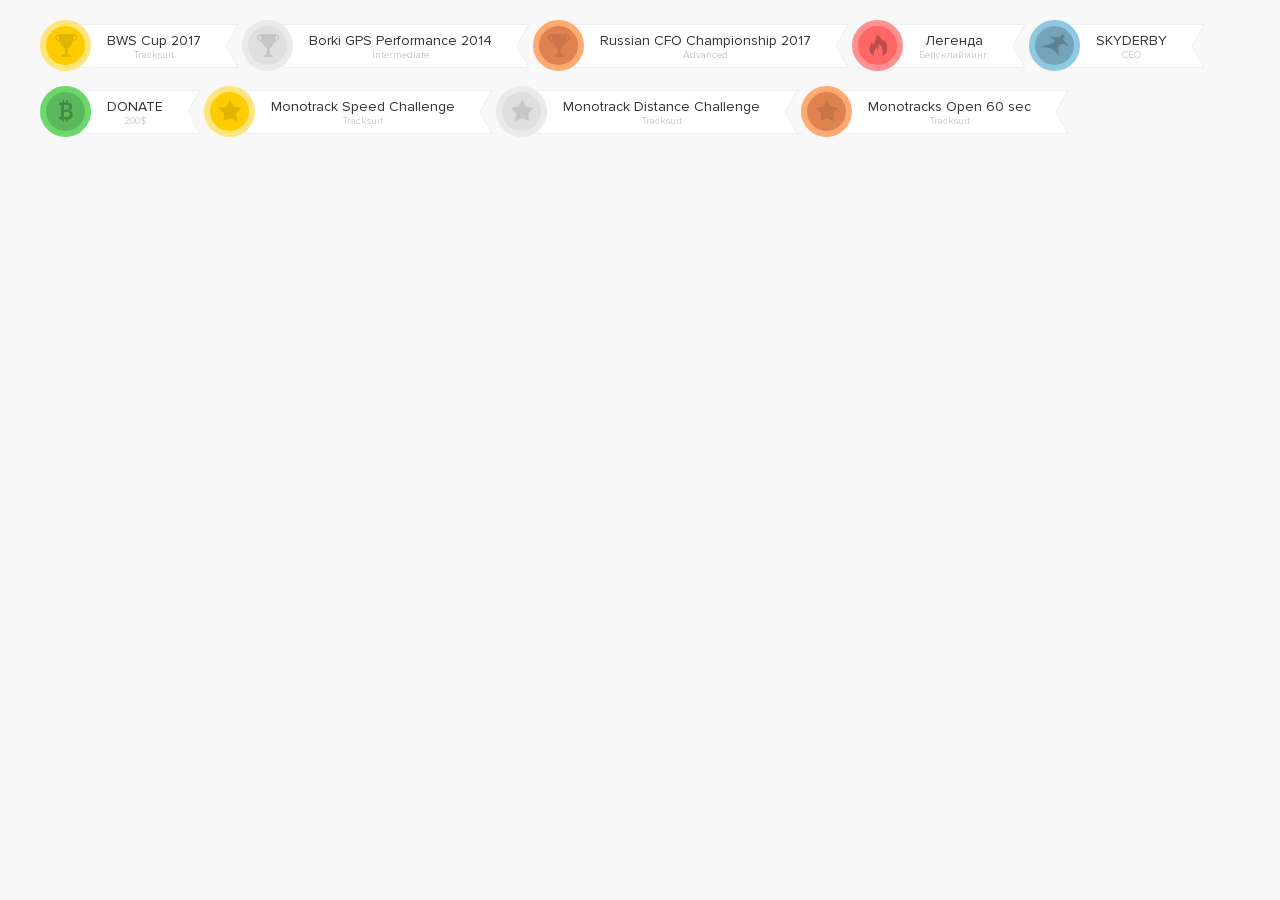
==== prod/index.html @ a1a3a4ec "progress block" ====
<!DOCTYPE html>
<html>
	<head lang="ru">
		<title>skreets[Front-end]</title>
		<meta charset="UTF-8">
		<meta name="viewport" content="width=device-width, initial-scale=1, user-scalable=no">
		<meta name="description" content="">
		<meta name="keywords" content="">
		<meta name="language" content="Russian">
		<meta name="revisit-after" content="3">
		<meta name="author" content="Alexander [skreets] Zharikov">

		<link href='/static/img/favicon.png' rel='shortcut icon'>

		<link rel="stylesheet" href="static/css/styles.css" type="text/css" media="screen, projection">
		<link rel="author" href="http://skreets.ru">

		<script type="text/javascript" src="static/js/jquery.js"></script>
	</head>
	<body>

		<header></header>

		<section class="container">
			<div class="progress gold">
				<div class="progress-icon"></div>
				<div class="progress-text">BWS Cup 2017<span>Tracksuit</span></div>
				<div class="progress-top"></div>
				<div class="progress-bottom"></div>
			</div>

			<div class="progress silver">
				<div class="progress-icon"></div>
				<div class="progress-text">Borki GPS Performance 2014<span>Intermediate</span></div>
				<div class="progress-top"></div>
				<div class="progress-bottom"></div>
			</div>

			<div class="progress bronze">
				<div class="progress-icon"></div>
				<div class="progress-text">Russian CFO Championship 2017<span>Advanced</span></div>
				<div class="progress-top"></div>
				<div class="progress-bottom"></div>
			</div>

			<div class="progress legend">
				<div class="progress-icon"></div>
				<div class="progress-text">Легенда<span>Бейсклайминг</span></div>
				<div class="progress-top"></div>
				<div class="progress-bottom"></div>
			</div>

			<div class="progress skyderby">
				<div class="progress-icon"></div>
				<div class="progress-text">SKYDERBY<span>CEO</span></div>
				<div class="progress-top"></div>
				<div class="progress-bottom"></div>
			</div>

			<div class="progress donate">
				<div class="progress-icon"></div>
				<div class="progress-text">DONATE<span>200$</span></div>
				<div class="progress-top"></div>
				<div class="progress-bottom"></div>
			</div>

			<div class="progress gold online">
				<div class="progress-icon"></div>
				<div class="progress-text">Monotrack Speed Challenge<span>Tracksuit</span></div>
				<div class="progress-top"></div>
				<div class="progress-bottom"></div>
			</div>

			<div class="progress silver online">
				<div class="progress-icon"></div>
				<div class="progress-text">Monotrack Distance Challenge<span>Tracksuit</span></div>
				<div class="progress-top"></div>
				<div class="progress-bottom"></div>
			</div>

			<div class="progress bronze online">
				<div class="progress-icon"></div>
				<div class="progress-text">Monotracks Open 60 sec<span>Tracksuit</span></div>
				<div class="progress-top"></div>
				<div class="progress-bottom"></div>
			</div>
		</section>

		<footer></footer>

	</body>
</html>
---- prod/static/css/styles.css ----
*,body,html{padding:0;margin:0}*,a:active,a:focus,a:hover{outline:0}.progress,.progress-text,sub,sup{position:relative}@font-face{font-family:"Proxima Nova Thin";src:url(../fonts/proxima-nova/ProximaNovaT-Thin.eot);src:url(../fonts/proxima-nova/ProximaNovaT-Thin.eot?#iefix) format("embedded-opentype"),url(../fonts/proxima-nova/ProximaNovaT-Thin.woff) format("woff"),url(../fonts/proxima-nova/ProximaNovaT-Thin.ttf) format("truetype"),url(../fonts/proxima-nova/ProximaNovaT-Thin.svg#ProximaNova-Thin) format("svg");font-weight:400;font-style:normal}@font-face{font-family:"Proxima Nova Light";src:url(../fonts/proxima-nova/ProximaNova-Light.eot);src:url(../fonts/proxima-nova/ProximaNova-Light.eot?#iefix) format("embedded-opentype"),url(../fonts/proxima-nova/ProximaNova-Light.woff) format("woff"),url(../fonts/proxima-nova/ProximaNova-Light.ttf) format("truetype"),url(../fonts/proxima-nova/ProximaNova-Light.svg#ProximaNova-Light) format("svg");font-weight:400;font-style:normal}@font-face{font-family:"Proxima Nova Regular";src:url(../fonts/proxima-nova/ProximaNova-Regular.eot);src:url(../fonts/proxima-nova/ProximaNova-Regular.eot?#iefix) format("embedded-opentype"),url(../fonts/proxima-nova/ProximaNova-Regular.woff) format("woff"),url(../fonts/proxima-nova/ProximaNova-Regular.ttf) format("truetype"),url(../fonts/proxima-nova/ProximaNova-Regular.svg#ProximaNova-Regular) format("svg");font-weight:400;font-style:normal}@font-face{font-family:"Proxima Nova Semibold";src:url(../fonts/proxima-nova/ProximaNova-Semibold.eot);src:url(../fonts/proxima-nova/ProximaNova-Semibold.eot?#iefix) format("embedded-opentype"),url(../fonts/proxima-nova/ProximaNova-Semibold.woff) format("woff"),url(../fonts/proxima-nova/ProximaNova-Semibold.ttf) format("truetype"),url(../fonts/proxima-nova/ProximaNova-Semibold.svg#ProximaNova-Semibold) format("svg");font-weight:400;font-style:normal}@font-face{font-family:"Proxima Nova Bold";src:url(../fonts/proxima-nova/ProximaNova-Bold.eot);src:url(../fonts/proxima-nova/ProximaNova-Bold.eot?#iefix) format("embedded-opentype"),url(../fonts/proxima-nova/ProximaNova-Bold.woff) format("woff"),url(../fonts/proxima-nova/ProximaNova-Bold.ttf) format("truetype"),url(../fonts/proxima-nova/ProximaNova-Bold.svg#ProximaNova-Bold) format("svg");font-weight:400;font-style:normal}@font-face{font-family:"Proxima Nova Thin Italic";src:url(../fonts/proxima-nova/ProximaNova-ThinIt.eot);src:url(../fonts/proxima-nova/ProximaNova-ThinIt.eot?#iefix) format("embedded-opentype"),url(../fonts/proxima-nova/ProximaNova-ThinIt.woff) format("woff"),url(../fonts/proxima-nova/ProximaNova-ThinIt.ttf) format("truetype"),url(../fonts/proxima-nova/ProximaNova-ThinIt.svg#ProximaNova-ThinIt) format("svg");font-weight:400;font-style:normal}@font-face{font-family:"Proxima Nova Light Italic";src:url(../fonts/proxima-nova/ProximaNova-LightIt.eot);src:url(../fonts/proxima-nova/ProximaNova-LightIt.eot?#iefix) format("embedded-opentype"),url(../fonts/proxima-nova/ProximaNova-LightIt.woff) format("woff"),url(../fonts/proxima-nova/ProximaNova-LightIt.ttf) format("truetype"),url(../fonts/proxima-nova/ProximaNova-LightIt.svg#ProximaNova-LightIt) format("svg");font-weight:400;font-style:normal}@font-face{font-family:"Proxima Nova Regular Italic";src:url(../fonts/proxima-nova/ProximaNova-RegularIt.eot);src:url(../fonts/proxima-nova/ProximaNova-RegularIt.eot?#iefix) format("embedded-opentype"),url(../fonts/proxima-nova/ProximaNova-RegularIt.woff) format("woff"),url(../fonts/proxima-nova/ProximaNova-RegularIt.ttf) format("truetype"),url(../fonts/proxima-nova/ProximaNova-RegularIt.svg#ProximaNova-RegularIt) format("svg");font-weight:400;font-style:normal}@font-face{font-family:"Proxima Nova Semibold Italic";src:url(../fonts/proxima-nova/ProximaNova-SemiboldIt.eot);src:url(../fonts/proxima-nova/ProximaNova-SemiboldIt.eot?#iefix) format("embedded-opentype"),url(../fonts/proxima-nova/ProximaNova-SemiboldIt.woff) format("woff"),url(../fonts/proxima-nova/ProximaNova-SemiboldIt.ttf) format("truetype"),url(../fonts/proxima-nova/ProximaNova-SemiboldIt.svg#ProximaNova-SemiboldIt) format("svg");font-weight:400;font-style:normal}@font-face{font-family:"Proxima Nova Bold Italic";src:url(../fonts/proxima-nova/ProximaNova-BoldIt.eot);src:url(../fonts/proxima-nova/ProximaNova-BoldIt.eot?#iefix) format("embedded-opentype"),url(../fonts/proxima-nova/ProximaNova-BoldIt.woff) format("woff"),url(../fonts/proxima-nova/ProximaNova-BoldIt.ttf) format("truetype"),url(../fonts/proxima-nova/ProximaNova-BoldIt.svg#ProximaNova-BoldIt) format("svg");font-weight:400;font-style:normal}@font-face{font-family:Icon;src:url(../fonts/icon/icon.eot);src:url(../fonts/icon/icon.eot?#iefix) format("embedded-opentype"),url(../fonts/icon/icon.woff) format("woff"),url(../fonts/icon/icon.ttf) format("truetype"),url(../fonts/icon/icon.svg#icon) format("svg");font-weight:400;font-style:normal}@media only screen and (max-width:768px){.container{width:90%;margin:0 auto}}@media only screen and (min-width:961px){.container{width:960px;margin:0 auto}}@media only screen and (min-width:1201px){.container{width:1200px;margin:0 auto}}a,abbr,acronym,address,blockquote,button,caption,cite,code,dd,del,dfn,dl,dt,em,fieldset,form,h1,h2,h3,h4,h5,h6,img,label,legend,li,ol,p,pre,q,s,samp,small,strike,strong,sub,sup,table,tbody,td,tfoot,th,thead,tr,tt,ul,var{margin:0;padding:0;border:0;font-weight:400;font-style:normal;font-size:100%;line-height:1;font-family:inherit}ol,ul{list-style:none}blockquote:after,blockquote:before,q:after,q:before{content:""}html{font-size:100%;-webkit-text-size-adjust:100%;-ms-text-size-adjust:100%}article,aside,details,figcaption,figure,footer,header,hgroup,nav,section{display:block}audio,canvas,video{display:inline-block}audio:not([controls]){display:none}sub,sup{font-size:75%;line-height:0;vertical-align:baseline}sup{top:-.5em}sub{bottom:-.25em}img{border:0;-ms-interpolation-mode:bicubic}button,input,select,textarea{font-size:100%;margin:0;vertical-align:baseline}button,input{line-height:normal}button::-moz-focus-inner,input::-moz-focus-inner{border:0;padding:0}button,input[type=button],input[type=reset],input[type=submit]{cursor:pointer;-webkit-appearance:button}input[type=search]{-webkit-appearance:textfield;box-sizing:content-box}input[type=search]::-webkit-search-decoration{-webkit-appearance:none}textarea{overflow:auto;vertical-align:top}body{color:#333;font-family:"Proxima Nova Light";background:#f8f8f8}::selection{color:#fff;background:#333}::-moz-selection{color:#fff;background:#333}::-webkit-selection{color:#fff;background:#333}a[href^="http://savefrom.net/"]{display:none!important}section{display:-webkit-box;display:-ms-flexbox;display:flex;-ms-flex-wrap:wrap;flex-wrap:wrap;padding:20px 0}.progress{display:-webkit-inline-box;display:-ms-inline-flexbox;display:inline-flex;-webkit-box-align:center;-ms-flex-align:center;align-items:center;margin:0 15px 15px 0}@media only screen and (max-width:768px){.progress-text{max-width:200px;white-space:nowrap;overflow:hidden}}.progress-icon{width:39px;height:39px;background:#000;border:6px solid #333;border-radius:100%;display:-webkit-box;display:-ms-flexbox;display:flex;-webkit-box-pack:center;-ms-flex-pack:center;justify-content:center;-webkit-box-align:center;-ms-flex-align:center;align-items:center;z-index:2}.progress-icon:before{font-family:Icon;height:23px;overflow:hidden}.progress-text{color:#333;font:14px/18px "Proxima Nova Regular";padding:7px 25px;margin-left:-10px;display:-webkit-box;display:-ms-flexbox;display:flex;-webkit-box-orient:vertical;-webkit-box-direction:normal;-ms-flex-direction:column;flex-direction:column;-webkit-box-align:center;-ms-flex-align:center;align-items:center;border:1px solid #efefef;background:#fff;z-index:1}.progress-bottom:after,.progress-bottom:before,.progress-top:after,.progress-top:before{content:'';width:0;height:0;border-style:solid;position:absolute;z-index:1}.progress-text span{color:#ccc;font:10px/10px "Proxima Nova Regular"}.progress-top:before{border-width:21px 12px 0 0;border-color:#efefef transparent transparent;top:4px;right:-12px}.progress-top:after{border-width:20px 11px 0 0;border-color:#fff transparent transparent;top:5px;right:-10px}.progress-bottom:before{border-width:21px 0 0 12px;border-color:transparent transparent transparent #efefef;bottom:3px;right:-12px}.progress-bottom:after{border-width:21px 0 0 11px;border-color:transparent transparent transparent #fff;bottom:4px;right:-10px}.progress.gold .progress-icon{background:#fc0;border-color:#ffe57c}.progress.gold .progress-icon:before{content:"";color:#e1b400;font-size:28px}.progress.gold.online .progress-icon:before{content:""}.progress.silver .progress-icon{background:#dfdfdf;border-color:#eaeaea}.progress.silver .progress-icon:before{content:"";color:#c6c6c6;font-size:28px}.progress.silver.online .progress-icon:before{content:""}.progress.bronze .progress-icon{background:#df8250;border-color:#ffaa72}.progress.bronze .progress-icon:before{content:"";color:#c87548;font-size:28px}.progress.bronze.online .progress-icon:before{content:""}.progress.legend .progress-icon{background:#f66;border-color:#ff9090}.progress.legend .progress-icon:before{content:"";color:#be4c4c;font-size:22px}.progress.skyderby .progress-icon{background:#75a4ba;border-color:#8fc8e3}.progress.skyderby .progress-icon:before{content:"";color:#5c8293;font-size:22px}.progress.donate .progress-icon{background:#5cb85c;border-color:#6cd86c}.progress.donate .progress-icon:before{content:"";color:#458a45;font-size:22px}
/*# sourceMappingURL=[data-uri] */
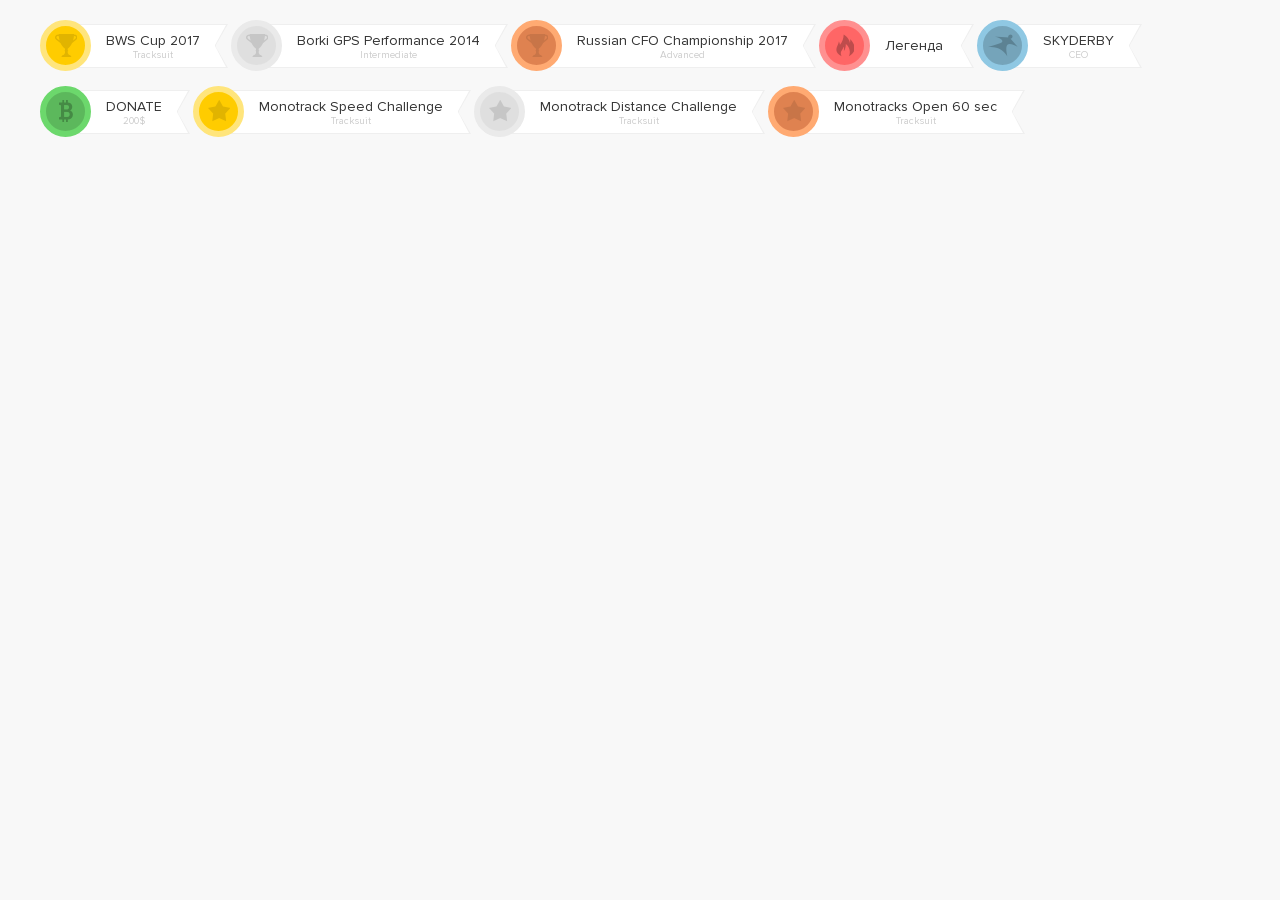
==== commit 90486628: "add style - no lable" ====
--- a/prod/index.html
+++ b/prod/index.html
@@ -43,9 +43,9 @@
 				<div class="progress-bottom"></div>
 			</div>
 
-			<div class="progress legend">
+			<div class="progress legend one">
 				<div class="progress-icon"></div>
-				<div class="progress-text">Легенда<span>Бейсклайминг</span></div>
+				<div class="progress-text">Легенда</div>
 				<div class="progress-top"></div>
 				<div class="progress-bottom"></div>
 			</div>
--- a/prod/static/css/styles.css
+++ b/prod/static/css/styles.css
@@ -1,2 +1,2 @@
-*,body,html{padding:0;margin:0}*,a:active,a:focus,a:hover{outline:0}.progress,.progress-text,sub,sup{position:relative}@font-face{font-family:"Proxima Nova Thin";src:url(../fonts/proxima-nova/ProximaNovaT-Thin.eot);src:url(../fonts/proxima-nova/ProximaNovaT-Thin.eot?#iefix) format("embedded-opentype"),url(../fonts/proxima-nova/ProximaNovaT-Thin.woff) format("woff"),url(../fonts/proxima-nova/ProximaNovaT-Thin.ttf) format("truetype"),url(../fonts/proxima-nova/ProximaNovaT-Thin.svg#ProximaNova-Thin) format("svg");font-weight:400;font-style:normal}@font-face{font-family:"Proxima Nova Light";src:url(../fonts/proxima-nova/ProximaNova-Light.eot);src:url(../fonts/proxima-nova/ProximaNova-Light.eot?#iefix) format("embedded-opentype"),url(../fonts/proxima-nova/ProximaNova-Light.woff) format("woff"),url(../fonts/proxima-nova/ProximaNova-Light.ttf) format("truetype"),url(../fonts/proxima-nova/ProximaNova-Light.svg#ProximaNova-Light) format("svg");font-weight:400;font-style:normal}@font-face{font-family:"Proxima Nova Regular";src:url(../fonts/proxima-nova/ProximaNova-Regular.eot);src:url(../fonts/proxima-nova/ProximaNova-Regular.eot?#iefix) format("embedded-opentype"),url(../fonts/proxima-nova/ProximaNova-Regular.woff) format("woff"),url(../fonts/proxima-nova/ProximaNova-Regular.ttf) format("truetype"),url(../fonts/proxima-nova/ProximaNova-Regular.svg#ProximaNova-Regular) format("svg");font-weight:400;font-style:normal}@font-face{font-family:"Proxima Nova Semibold";src:url(../fonts/proxima-nova/ProximaNova-Semibold.eot);src:url(../fonts/proxima-nova/ProximaNova-Semibold.eot?#iefix) format("embedded-opentype"),url(../fonts/proxima-nova/ProximaNova-Semibold.woff) format("woff"),url(../fonts/proxima-nova/ProximaNova-Semibold.ttf) format("truetype"),url(../fonts/proxima-nova/ProximaNova-Semibold.svg#ProximaNova-Semibold) format("svg");font-weight:400;font-style:normal}@font-face{font-family:"Proxima Nova Bold";src:url(../fonts/proxima-nova/ProximaNova-Bold.eot);src:url(../fonts/proxima-nova/ProximaNova-Bold.eot?#iefix) format("embedded-opentype"),url(../fonts/proxima-nova/ProximaNova-Bold.woff) format("woff"),url(../fonts/proxima-nova/ProximaNova-Bold.ttf) format("truetype"),url(../fonts/proxima-nova/ProximaNova-Bold.svg#ProximaNova-Bold) format("svg");font-weight:400;font-style:normal}@font-face{font-family:"Proxima Nova Thin Italic";src:url(../fonts/proxima-nova/ProximaNova-ThinIt.eot);src:url(../fonts/proxima-nova/ProximaNova-ThinIt.eot?#iefix) format("embedded-opentype"),url(../fonts/proxima-nova/ProximaNova-ThinIt.woff) format("woff"),url(../fonts/proxima-nova/ProximaNova-ThinIt.ttf) format("truetype"),url(../fonts/proxima-nova/ProximaNova-ThinIt.svg#ProximaNova-ThinIt) format("svg");font-weight:400;font-style:normal}@font-face{font-family:"Proxima Nova Light Italic";src:url(../fonts/proxima-nova/ProximaNova-LightIt.eot);src:url(../fonts/proxima-nova/ProximaNova-LightIt.eot?#iefix) format("embedded-opentype"),url(../fonts/proxima-nova/ProximaNova-LightIt.woff) format("woff"),url(../fonts/proxima-nova/ProximaNova-LightIt.ttf) format("truetype"),url(../fonts/proxima-nova/ProximaNova-LightIt.svg#ProximaNova-LightIt) format("svg");font-weight:400;font-style:normal}@font-face{font-family:"Proxima Nova Regular Italic";src:url(../fonts/proxima-nova/ProximaNova-RegularIt.eot);src:url(../fonts/proxima-nova/ProximaNova-RegularIt.eot?#iefix) format("embedded-opentype"),url(../fonts/proxima-nova/ProximaNova-RegularIt.woff) format("woff"),url(../fonts/proxima-nova/ProximaNova-RegularIt.ttf) format("truetype"),url(../fonts/proxima-nova/ProximaNova-RegularIt.svg#ProximaNova-RegularIt) format("svg");font-weight:400;font-style:normal}@font-face{font-family:"Proxima Nova Semibold Italic";src:url(../fonts/proxima-nova/ProximaNova-SemiboldIt.eot);src:url(../fonts/proxima-nova/ProximaNova-SemiboldIt.eot?#iefix) format("embedded-opentype"),url(../fonts/proxima-nova/ProximaNova-SemiboldIt.woff) format("woff"),url(../fonts/proxima-nova/ProximaNova-SemiboldIt.ttf) format("truetype"),url(../fonts/proxima-nova/ProximaNova-SemiboldIt.svg#ProximaNova-SemiboldIt) format("svg");font-weight:400;font-style:normal}@font-face{font-family:"Proxima Nova Bold Italic";src:url(../fonts/proxima-nova/ProximaNova-BoldIt.eot);src:url(../fonts/proxima-nova/ProximaNova-BoldIt.eot?#iefix) format("embedded-opentype"),url(../fonts/proxima-nova/ProximaNova-BoldIt.woff) format("woff"),url(../fonts/proxima-nova/ProximaNova-BoldIt.ttf) format("truetype"),url(../fonts/proxima-nova/ProximaNova-BoldIt.svg#ProximaNova-BoldIt) format("svg");font-weight:400;font-style:normal}@font-face{font-family:Icon;src:url(../fonts/icon/icon.eot);src:url(../fonts/icon/icon.eot?#iefix) format("embedded-opentype"),url(../fonts/icon/icon.woff) format("woff"),url(../fonts/icon/icon.ttf) format("truetype"),url(../fonts/icon/icon.svg#icon) format("svg");font-weight:400;font-style:normal}@media only screen and (max-width:768px){.container{width:90%;margin:0 auto}}@media only screen and (min-width:961px){.container{width:960px;margin:0 auto}}@media only screen and (min-width:1201px){.container{width:1200px;margin:0 auto}}a,abbr,acronym,address,blockquote,button,caption,cite,code,dd,del,dfn,dl,dt,em,fieldset,form,h1,h2,h3,h4,h5,h6,img,label,legend,li,ol,p,pre,q,s,samp,small,strike,strong,sub,sup,table,tbody,td,tfoot,th,thead,tr,tt,ul,var{margin:0;padding:0;border:0;font-weight:400;font-style:normal;font-size:100%;line-height:1;font-family:inherit}ol,ul{list-style:none}blockquote:after,blockquote:before,q:after,q:before{content:""}html{font-size:100%;-webkit-text-size-adjust:100%;-ms-text-size-adjust:100%}article,aside,details,figcaption,figure,footer,header,hgroup,nav,section{display:block}audio,canvas,video{display:inline-block}audio:not([controls]){display:none}sub,sup{font-size:75%;line-height:0;vertical-align:baseline}sup{top:-.5em}sub{bottom:-.25em}img{border:0;-ms-interpolation-mode:bicubic}button,input,select,textarea{font-size:100%;margin:0;vertical-align:baseline}button,input{line-height:normal}button::-moz-focus-inner,input::-moz-focus-inner{border:0;padding:0}button,input[type=button],input[type=reset],input[type=submit]{cursor:pointer;-webkit-appearance:button}input[type=search]{-webkit-appearance:textfield;box-sizing:content-box}input[type=search]::-webkit-search-decoration{-webkit-appearance:none}textarea{overflow:auto;vertical-align:top}body{color:#333;font-family:"Proxima Nova Light";background:#f8f8f8}::selection{color:#fff;background:#333}::-moz-selection{color:#fff;background:#333}::-webkit-selection{color:#fff;background:#333}a[href^="http://savefrom.net/"]{display:none!important}section{display:-webkit-box;display:-ms-flexbox;display:flex;-ms-flex-wrap:wrap;flex-wrap:wrap;padding:20px 0}.progress{display:-webkit-inline-box;display:-ms-inline-flexbox;display:inline-flex;-webkit-box-align:center;-ms-flex-align:center;align-items:center;margin:0 15px 15px 0}@media only screen and (max-width:768px){.progress-text{max-width:200px;white-space:nowrap;overflow:hidden}}.progress-icon{width:39px;height:39px;background:#000;border:6px solid #333;border-radius:100%;display:-webkit-box;display:-ms-flexbox;display:flex;-webkit-box-pack:center;-ms-flex-pack:center;justify-content:center;-webkit-box-align:center;-ms-flex-align:center;align-items:center;z-index:2}.progress-icon:before{font-family:Icon;height:23px;overflow:hidden}.progress-text{color:#333;font:14px/18px "Proxima Nova Regular";padding:7px 25px;margin-left:-10px;display:-webkit-box;display:-ms-flexbox;display:flex;-webkit-box-orient:vertical;-webkit-box-direction:normal;-ms-flex-direction:column;flex-direction:column;-webkit-box-align:center;-ms-flex-align:center;align-items:center;border:1px solid #efefef;background:#fff;z-index:1}.progress-bottom:after,.progress-bottom:before,.progress-top:after,.progress-top:before{content:'';width:0;height:0;border-style:solid;position:absolute;z-index:1}.progress-text span{color:#ccc;font:10px/10px "Proxima Nova Regular"}.progress-top:before{border-width:21px 12px 0 0;border-color:#efefef transparent transparent;top:4px;right:-12px}.progress-top:after{border-width:20px 11px 0 0;border-color:#fff transparent transparent;top:5px;right:-10px}.progress-bottom:before{border-width:21px 0 0 12px;border-color:transparent transparent transparent #efefef;bottom:3px;right:-12px}.progress-bottom:after{border-width:21px 0 0 11px;border-color:transparent transparent transparent #fff;bottom:4px;right:-10px}.progress.gold .progress-icon{background:#fc0;border-color:#ffe57c}.progress.gold .progress-icon:before{content:"";color:#e1b400;font-size:28px}.progress.gold.online .progress-icon:before{content:""}.progress.silver .progress-icon{background:#dfdfdf;border-color:#eaeaea}.progress.silver .progress-icon:before{content:"";color:#c6c6c6;font-size:28px}.progress.silver.online .progress-icon:before{content:""}.progress.bronze .progress-icon{background:#df8250;border-color:#ffaa72}.progress.bronze .progress-icon:before{content:"";color:#c87548;font-size:28px}.progress.bronze.online .progress-icon:before{content:""}.progress.legend .progress-icon{background:#f66;border-color:#ff9090}.progress.legend .progress-icon:before{content:"";color:#be4c4c;font-size:22px}.progress.skyderby .progress-icon{background:#75a4ba;border-color:#8fc8e3}.progress.skyderby .progress-icon:before{content:"";color:#5c8293;font-size:22px}.progress.donate .progress-icon{background:#5cb85c;border-color:#6cd86c}.progress.donate .progress-icon:before{content:"";color:#458a45;font-size:22px}
-/*# sourceMappingURL=[data-uri] */
+*,body,html{padding:0;margin:0}*,a:active,a:focus,a:hover{outline:0}.progress,.progress-text,sub,sup{position:relative}@font-face{font-family:"Proxima Nova Thin";src:url(../fonts/proxima-nova/ProximaNovaT-Thin.eot);src:url(../fonts/proxima-nova/ProximaNovaT-Thin.eot?#iefix) format("embedded-opentype"),url(../fonts/proxima-nova/ProximaNovaT-Thin.woff) format("woff"),url(../fonts/proxima-nova/ProximaNovaT-Thin.ttf) format("truetype"),url(../fonts/proxima-nova/ProximaNovaT-Thin.svg#ProximaNova-Thin) format("svg");font-weight:400;font-style:normal}@font-face{font-family:"Proxima Nova Light";src:url(../fonts/proxima-nova/ProximaNova-Light.eot);src:url(../fonts/proxima-nova/ProximaNova-Light.eot?#iefix) format("embedded-opentype"),url(../fonts/proxima-nova/ProximaNova-Light.woff) format("woff"),url(../fonts/proxima-nova/ProximaNova-Light.ttf) format("truetype"),url(../fonts/proxima-nova/ProximaNova-Light.svg#ProximaNova-Light) format("svg");font-weight:400;font-style:normal}@font-face{font-family:"Proxima Nova Regular";src:url(../fonts/proxima-nova/ProximaNova-Regular.eot);src:url(../fonts/proxima-nova/ProximaNova-Regular.eot?#iefix) format("embedded-opentype"),url(../fonts/proxima-nova/ProximaNova-Regular.woff) format("woff"),url(../fonts/proxima-nova/ProximaNova-Regular.ttf) format("truetype"),url(../fonts/proxima-nova/ProximaNova-Regular.svg#ProximaNova-Regular) format("svg");font-weight:400;font-style:normal}@font-face{font-family:"Proxima Nova Semibold";src:url(../fonts/proxima-nova/ProximaNova-Semibold.eot);src:url(../fonts/proxima-nova/ProximaNova-Semibold.eot?#iefix) format("embedded-opentype"),url(../fonts/proxima-nova/ProximaNova-Semibold.woff) format("woff"),url(../fonts/proxima-nova/ProximaNova-Semibold.ttf) format("truetype"),url(../fonts/proxima-nova/ProximaNova-Semibold.svg#ProximaNova-Semibold) format("svg");font-weight:400;font-style:normal}@font-face{font-family:"Proxima Nova Bold";src:url(../fonts/proxima-nova/ProximaNova-Bold.eot);src:url(../fonts/proxima-nova/ProximaNova-Bold.eot?#iefix) format("embedded-opentype"),url(../fonts/proxima-nova/ProximaNova-Bold.woff) format("woff"),url(../fonts/proxima-nova/ProximaNova-Bold.ttf) format("truetype"),url(../fonts/proxima-nova/ProximaNova-Bold.svg#ProximaNova-Bold) format("svg");font-weight:400;font-style:normal}@font-face{font-family:"Proxima Nova Thin Italic";src:url(../fonts/proxima-nova/ProximaNova-ThinIt.eot);src:url(../fonts/proxima-nova/ProximaNova-ThinIt.eot?#iefix) format("embedded-opentype"),url(../fonts/proxima-nova/ProximaNova-ThinIt.woff) format("woff"),url(../fonts/proxima-nova/ProximaNova-ThinIt.ttf) format("truetype"),url(../fonts/proxima-nova/ProximaNova-ThinIt.svg#ProximaNova-ThinIt) format("svg");font-weight:400;font-style:normal}@font-face{font-family:"Proxima Nova Light Italic";src:url(../fonts/proxima-nova/ProximaNova-LightIt.eot);src:url(../fonts/proxima-nova/ProximaNova-LightIt.eot?#iefix) format("embedded-opentype"),url(../fonts/proxima-nova/ProximaNova-LightIt.woff) format("woff"),url(../fonts/proxima-nova/ProximaNova-LightIt.ttf) format("truetype"),url(../fonts/proxima-nova/ProximaNova-LightIt.svg#ProximaNova-LightIt) format("svg");font-weight:400;font-style:normal}@font-face{font-family:"Proxima Nova Regular Italic";src:url(../fonts/proxima-nova/ProximaNova-RegularIt.eot);src:url(../fonts/proxima-nova/ProximaNova-RegularIt.eot?#iefix) format("embedded-opentype"),url(../fonts/proxima-nova/ProximaNova-RegularIt.woff) format("woff"),url(../fonts/proxima-nova/ProximaNova-RegularIt.ttf) format("truetype"),url(../fonts/proxima-nova/ProximaNova-RegularIt.svg#ProximaNova-RegularIt) format("svg");font-weight:400;font-style:normal}@font-face{font-family:"Proxima Nova Semibold Italic";src:url(../fonts/proxima-nova/ProximaNova-SemiboldIt.eot);src:url(../fonts/proxima-nova/ProximaNova-SemiboldIt.eot?#iefix) format("embedded-opentype"),url(../fonts/proxima-nova/ProximaNova-SemiboldIt.woff) format("woff"),url(../fonts/proxima-nova/ProximaNova-SemiboldIt.ttf) format("truetype"),url(../fonts/proxima-nova/ProximaNova-SemiboldIt.svg#ProximaNova-SemiboldIt) format("svg");font-weight:400;font-style:normal}@font-face{font-family:"Proxima Nova Bold Italic";src:url(../fonts/proxima-nova/ProximaNova-BoldIt.eot);src:url(../fonts/proxima-nova/ProximaNova-BoldIt.eot?#iefix) format("embedded-opentype"),url(../fonts/proxima-nova/ProximaNova-BoldIt.woff) format("woff"),url(../fonts/proxima-nova/ProximaNova-BoldIt.ttf) format("truetype"),url(../fonts/proxima-nova/ProximaNova-BoldIt.svg#ProximaNova-BoldIt) format("svg");font-weight:400;font-style:normal}@font-face{font-family:Icon;src:url(../fonts/icon/icon.eot);src:url(../fonts/icon/icon.eot?#iefix) format("embedded-opentype"),url(../fonts/icon/icon.woff) format("woff"),url(../fonts/icon/icon.ttf) format("truetype"),url(../fonts/icon/icon.svg#icon) format("svg");font-weight:400;font-style:normal}@media only screen and (max-width:768px){.container{width:90%;margin:0 auto}}@media only screen and (min-width:961px){.container{width:960px;margin:0 auto}}@media only screen and (min-width:1201px){.container{width:1200px;margin:0 auto}}a,abbr,acronym,address,blockquote,button,caption,cite,code,dd,del,dfn,dl,dt,em,fieldset,form,h1,h2,h3,h4,h5,h6,img,label,legend,li,ol,p,pre,q,s,samp,small,strike,strong,sub,sup,table,tbody,td,tfoot,th,thead,tr,tt,ul,var{margin:0;padding:0;border:0;font-weight:400;font-style:normal;font-size:100%;line-height:1;font-family:inherit}ol,ul{list-style:none}blockquote:after,blockquote:before,q:after,q:before{content:""}html{font-size:100%;-webkit-text-size-adjust:100%;-ms-text-size-adjust:100%}article,aside,details,figcaption,figure,footer,header,hgroup,nav,section{display:block}.progress-icon,section{display:-webkit-box;display:-ms-flexbox}audio,canvas,video{display:inline-block}audio:not([controls]){display:none}sub,sup{font-size:75%;line-height:0;vertical-align:baseline}sup{top:-.5em}sub{bottom:-.25em}img{border:0;-ms-interpolation-mode:bicubic}button,input,select,textarea{font-size:100%;margin:0;vertical-align:baseline}button,input{line-height:normal}button::-moz-focus-inner,input::-moz-focus-inner{border:0;padding:0}button,input[type=button],input[type=reset],input[type=submit]{cursor:pointer;-webkit-appearance:button}input[type=search]{-webkit-appearance:textfield;box-sizing:content-box}input[type=search]::-webkit-search-decoration{-webkit-appearance:none}textarea{overflow:auto;vertical-align:top}body{color:#333;font-family:"Proxima Nova Light";background:#f8f8f8}::selection{color:#fff;background:#333}::-moz-selection{color:#fff;background:#333}::-webkit-selection{color:#fff;background:#333}a[href^="http://savefrom.net/"]{display:none!important}section{display:flex;-ms-flex-wrap:wrap;flex-wrap:wrap;padding:20px 0}.progress{display:-webkit-inline-box;display:-ms-inline-flexbox;display:inline-flex;-webkit-box-align:center;-ms-flex-align:center;align-items:center;margin:0 15px 15px 0}@media only screen and (max-width:768px){.progress-text{max-width:200px;white-space:nowrap;overflow:hidden}}.progress-icon{width:39px;height:39px;background:#000;border:6px solid #333;border-radius:100%;display:flex;-webkit-box-pack:center;-ms-flex-pack:center;justify-content:center;-webkit-box-align:center;-ms-flex-align:center;align-items:center;z-index:2}.progress-icon:before{font-family:Icon;height:23px;overflow:hidden}.progress-text{color:#333;font:14px/18px "Proxima Nova Regular";padding:7px 15px 7px 29px;margin-left:-15px;display:-webkit-box;display:-ms-flexbox;display:flex;-webkit-box-orient:vertical;-webkit-box-direction:normal;-ms-flex-direction:column;flex-direction:column;-webkit-box-align:center;-ms-flex-align:center;align-items:center;border:1px solid #efefef;background:#fff;z-index:1}.progress-bottom:after,.progress-bottom:before,.progress-top:after,.progress-top:before{content:'';width:0;height:0;border-style:solid;position:absolute;z-index:1}.progress-text span{color:#ccc;font:10px/10px "Proxima Nova Regular"}.progress-top:before{border-width:21px 12px 0 0;border-color:#efefef transparent transparent;top:4px;right:-12px}.progress-top:after{border-width:20px 11px 0 0;border-color:#fff transparent transparent;top:5px;right:-10px}.progress-bottom:before{border-width:21px 0 0 12px;border-color:transparent transparent transparent #efefef;bottom:3px;right:-12px}.progress-bottom:after{border-width:21px 0 0 11px;border-color:transparent transparent transparent #fff;bottom:4px;right:-10px}.progress.gold .progress-icon{background:#fc0;border-color:#ffe57c}.progress.gold .progress-icon:before{content:"";color:#e1b400;font-size:28px}.progress.gold.online .progress-icon:before{content:""}.progress.silver .progress-icon{background:#dfdfdf;border-color:#eaeaea}.progress.silver .progress-icon:before{content:"";color:#c6c6c6;font-size:28px}.progress.silver.online .progress-icon:before{content:""}.progress.bronze .progress-icon{background:#df8250;border-color:#ffaa72}.progress.bronze .progress-icon:before{content:"";color:#c87548;font-size:28px}.progress.bronze.online .progress-icon:before{content:""}.progress.legend .progress-icon{background:#f66;border-color:#ff9090}.progress.legend .progress-icon:before{content:"";color:#be4c4c;font-size:22px}.progress.skyderby .progress-icon{background:#75a4ba;border-color:#8fc8e3}.progress.skyderby .progress-icon:before{content:"";color:#5c8293;font-size:22px}.progress.donate .progress-icon{background:#5cb85c;border-color:#6cd86c}.progress.donate .progress-icon:before{content:"";color:#458a45;font-size:22px}.progress.one .progress-text{padding:12px 18px 12px 29px}
+/*# sourceMappingURL=[data-uri] */
